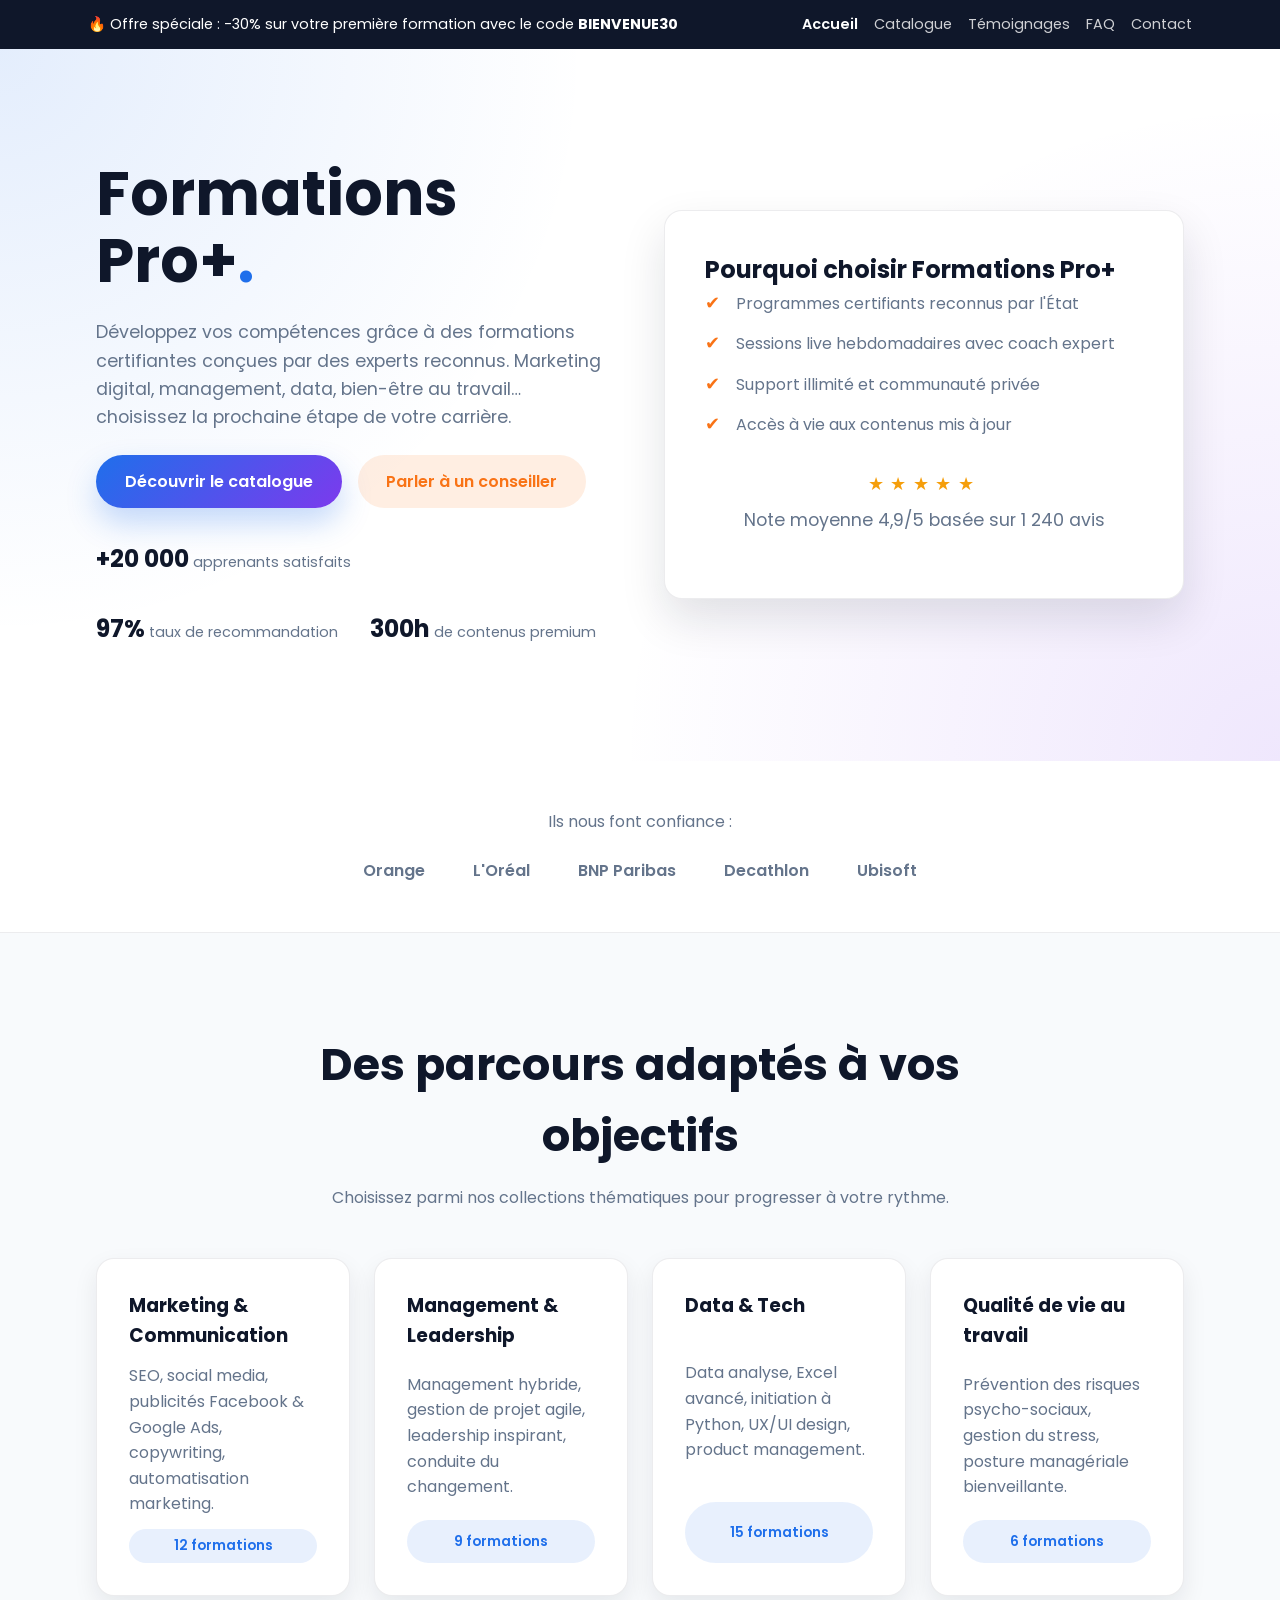
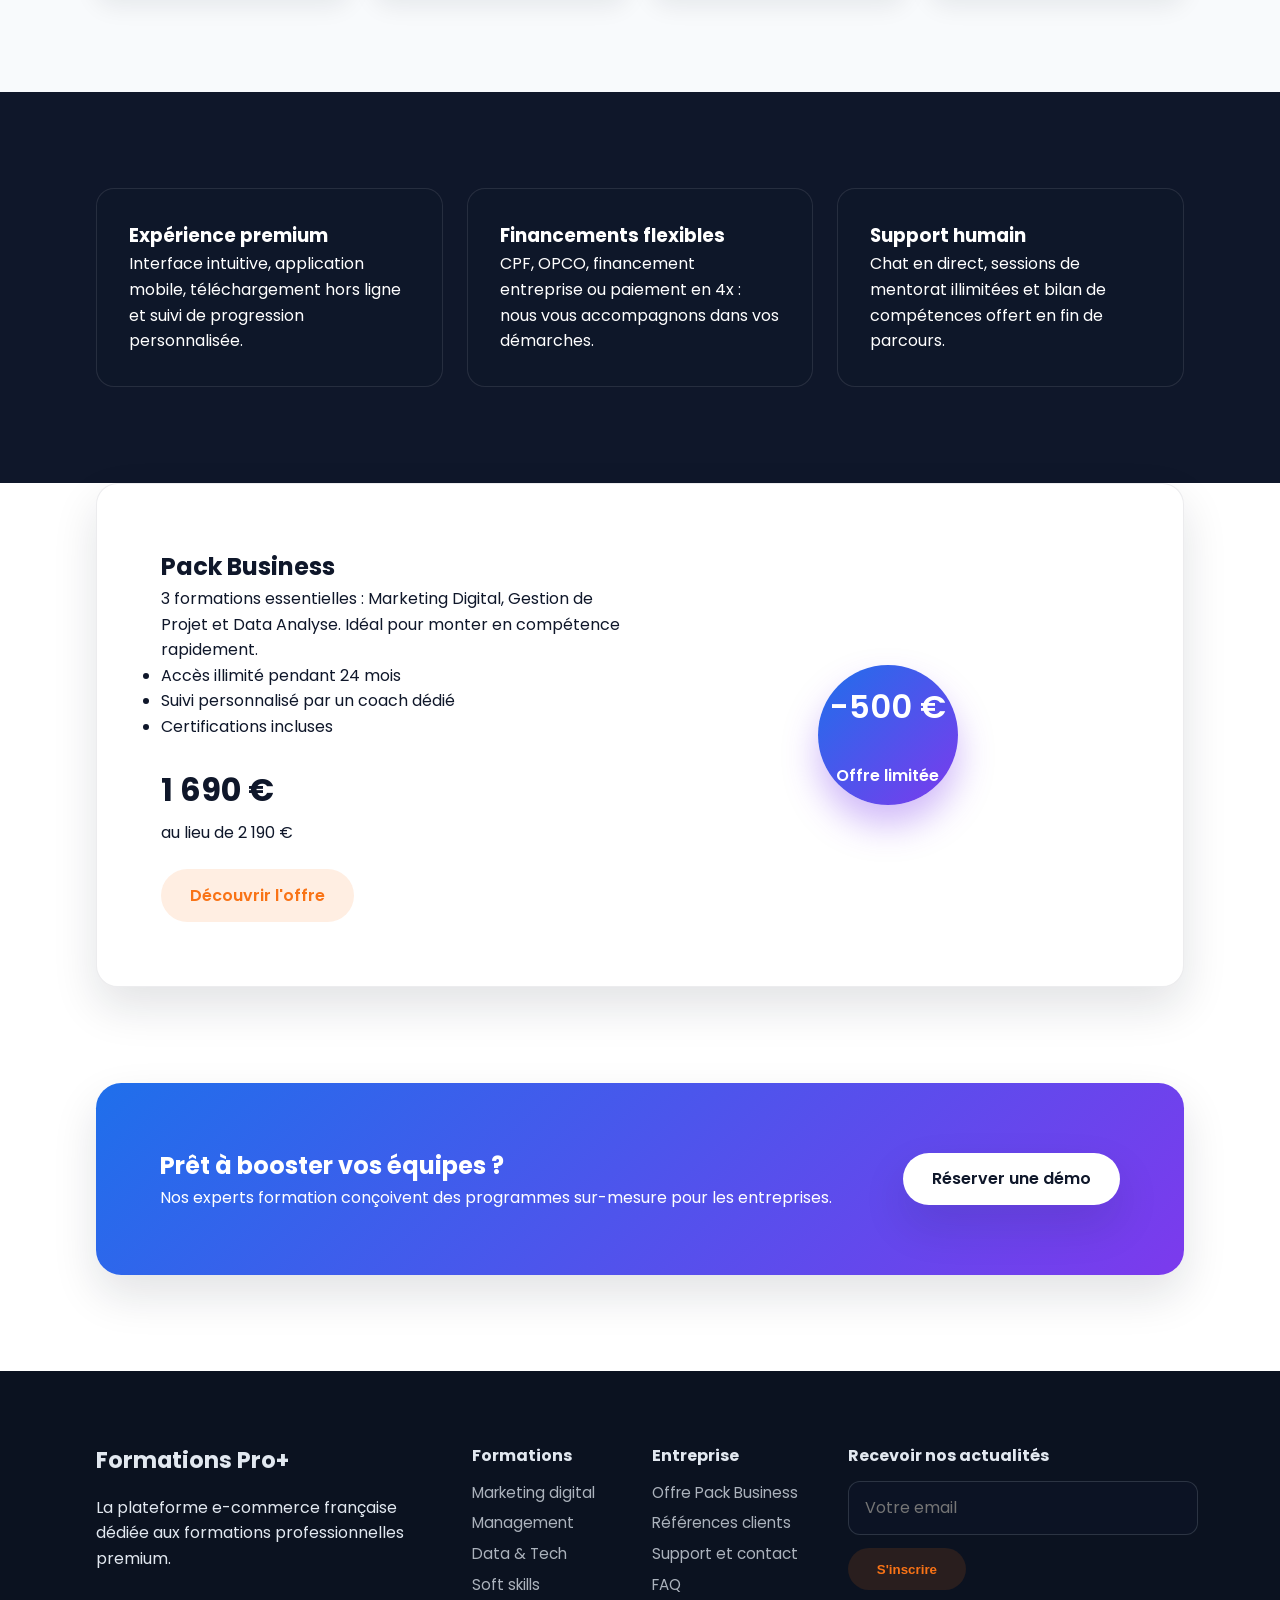
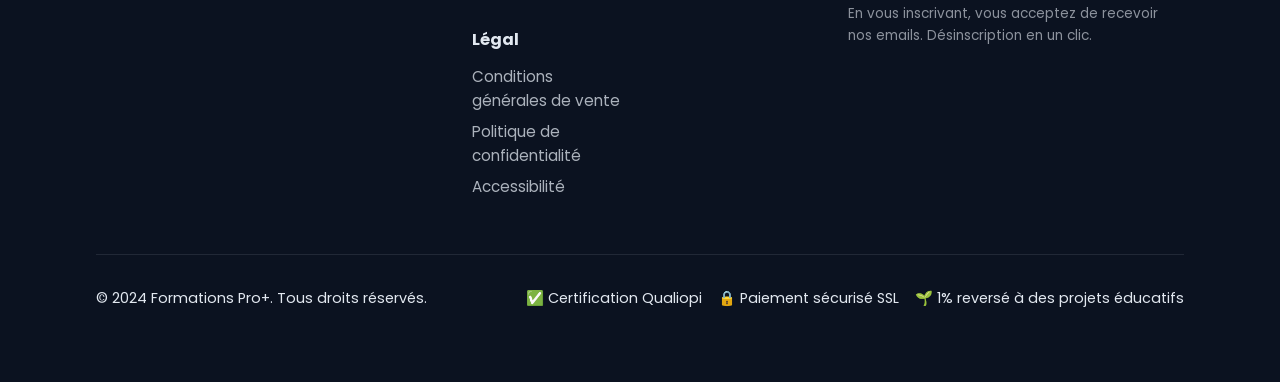
==== index.html @ 52dc563b "feat: split storefront into multi page experience" ====
<!DOCTYPE html>
<html lang="fr">
<head>
    <meta charset="UTF-8">
    <meta name="viewport" content="width=device-width, initial-scale=1.0">
    <title>Formations Pro+ - Formations professionnelles en ligne</title>
    <link rel="preconnect" href="https://fonts.googleapis.com">
    <link rel="preconnect" href="https://fonts.gstatic.com" crossorigin>
    <link href="https://fonts.googleapis.com/css2?family=Poppins:wght@300;400;500;600;700&display=swap" rel="stylesheet">
    <link rel="stylesheet" href="assets/css/styles.css">
</head>
<body>
    <header class="topbar">
        <div class="topbar__wrapper">
            <span>🔥 Offre spéciale : -30% sur votre première formation avec le code <strong>BIENVENUE30</strong></span>
            <nav class="topbar__links" aria-label="Navigation principale">
                <a href="index.html" aria-current="page">Accueil</a>
                <a href="catalogue.html">Catalogue</a>
                <a href="temoignages.html">Témoignages</a>
                <a href="faq.html">FAQ</a>
                <a href="contact.html">Contact</a>
            </nav>
        </div>
    </header>

    <header class="hero" id="accueil">
        <div class="hero__content">
            <div class="hero__text">
                <h1>Formations Pro+<span>.</span></h1>
                <p>Développez vos compétences grâce à des formations certifiantes conçues par des experts reconnus. Marketing digital, management, data, bien-être au travail… choisissez la prochaine étape de votre carrière.</p>
                <div class="hero__cta">
                    <a class="btn btn--primary" href="catalogue.html">Découvrir le catalogue</a>
                    <a class="btn btn--secondary" href="contact.html">Parler à un conseiller</a>
                </div>
                <div class="hero__stats">
                    <div>
                        <strong>+20 000</strong>
                        <span>apprenants satisfaits</span>
                    </div>
                    <div>
                        <strong>97%</strong>
                        <span>taux de recommandation</span>
                    </div>
                    <div>
                        <strong>300h</strong>
                        <span>de contenus premium</span>
                    </div>
                </div>
            </div>
            <div class="hero__card">
                <h2>Pourquoi choisir Formations Pro+</h2>
                <ul>
                    <li><span>✔</span> Programmes certifiants reconnus par l'État</li>
                    <li><span>✔</span> Sessions live hebdomadaires avec coach expert</li>
                    <li><span>✔</span> Support illimité et communauté privée</li>
                    <li><span>✔</span> Accès à vie aux contenus mis à jour</li>
                </ul>
                <div class="hero__rating">
                    <div class="stars" aria-hidden="true">★★★★★</div>
                    <p>Note moyenne 4,9/5 basée sur 1 240 avis</p>
                </div>
            </div>
        </div>
    </header>

    <main>
        <section class="trusted">
            <p>Ils nous font confiance :</p>
            <div class="trusted__logos">
                <span>Orange</span>
                <span>L'Oréal</span>
                <span>BNP Paribas</span>
                <span>Decathlon</span>
                <span>Ubisoft</span>
            </div>
        </section>

        <section class="highlights">
            <div class="section-title">
                <h2>Des parcours adaptés à vos objectifs</h2>
                <p>Choisissez parmi nos collections thématiques pour progresser à votre rythme.</p>
            </div>
            <div class="highlight-grid">
                <article class="highlight-card">
                    <h3>Marketing &amp; Communication</h3>
                    <p>SEO, social media, publicités Facebook &amp; Google Ads, copywriting, automatisation marketing.</p>
                    <span class="badge">12 formations</span>
                </article>
                <article class="highlight-card">
                    <h3>Management &amp; Leadership</h3>
                    <p>Management hybride, gestion de projet agile, leadership inspirant, conduite du changement.</p>
                    <span class="badge">9 formations</span>
                </article>
                <article class="highlight-card">
                    <h3>Data &amp; Tech</h3>
                    <p>Data analyse, Excel avancé, initiation à Python, UX/UI design, product management.</p>
                    <span class="badge">15 formations</span>
                </article>
                <article class="highlight-card">
                    <h3>Qualité de vie au travail</h3>
                    <p>Prévention des risques psycho-sociaux, gestion du stress, posture managériale bienveillante.</p>
                    <span class="badge">6 formations</span>
                </article>
            </div>
        </section>

        <section class="features">
            <div class="feature">
                <h3>Expérience premium</h3>
                <p>Interface intuitive, application mobile, téléchargement hors ligne et suivi de progression personnalisée.</p>
            </div>
            <div class="feature">
                <h3>Financements flexibles</h3>
                <p>CPF, OPCO, financement entreprise ou paiement en 4x : nous vous accompagnons dans vos démarches.</p>
            </div>
            <div class="feature">
                <h3>Support humain</h3>
                <p>Chat en direct, sessions de mentorat illimitées et bilan de compétences offert en fin de parcours.</p>
            </div>
        </section>

        <section class="bundle" id="offre">
            <div class="bundle__content">
                <h2>Pack Business</h2>
                <p>3 formations essentielles : Marketing Digital, Gestion de Projet et Data Analyse. Idéal pour monter en compétence rapidement.</p>
                <ul>
                    <li>Accès illimité pendant 24 mois</li>
                    <li>Suivi personnalisé par un coach dédié</li>
                    <li>Certifications incluses</li>
                </ul>
                <div class="bundle__price">
                    <strong>1 690 €</strong>
                    <span>au lieu de 2 190 €</span>
                </div>
                <a class="btn btn--secondary" href="catalogue.html#offre">Découvrir l'offre</a>
            </div>
            <div class="bundle__badge">
                <span>-500 €</span>
                <p>Offre limitée</p>
            </div>
        </section>

        <section class="cta">
            <div class="cta__text">
                <h2>Prêt à booster vos équipes ?</h2>
                <p>Nos experts formation conçoivent des programmes sur-mesure pour les entreprises.</p>
            </div>
            <a class="btn btn--light" href="contact.html">Réserver une démo</a>
        </section>
    </main>

    <footer class="footer">
        <div class="footer__top">
            <div>
                <h3>Formations Pro+</h3>
                <p>La plateforme e-commerce française dédiée aux formations professionnelles premium.</p>
            </div>
            <nav class="footer__nav">
                <div>
                    <h4>Formations</h4>
                    <a href="catalogue.html#catalogue">Marketing digital</a>
                    <a href="catalogue.html#catalogue">Management</a>
                    <a href="catalogue.html#catalogue">Data &amp; Tech</a>
                    <a href="catalogue.html#catalogue">Soft skills</a>
                </div>
                <div>
                    <h4>Entreprise</h4>
                    <a href="catalogue.html#offre">Offre Pack Business</a>
                    <a href="temoignages.html#temoignages">Références clients</a>
                    <a href="contact.html#contact">Support et contact</a>
                    <a href="faq.html#faq">FAQ</a>
                </div>
                <div>
                    <h4>Légal</h4>
                    <a href="#">Conditions générales de vente</a>
                    <a href="#">Politique de confidentialité</a>
                    <a href="#">Accessibilité</a>
                </div>
            </nav>
            <div class="footer__newsletter">
                <h4>Recevoir nos actualités</h4>
                <form class="newsletter__form">
                    <input type="email" placeholder="Votre email" aria-label="Email newsletter" required>
                    <button type="submit" class="btn btn--secondary">S'inscrire</button>
                </form>
                <p class="newsletter__note">En vous inscrivant, vous acceptez de recevoir nos emails. Désinscription en un clic.</p>
            </div>
        </div>
        <div class="footer__bottom">
            <p>© 2024 Formations Pro+. Tous droits réservés.</p>
            <div class="footer__badges">
                <span>✅ Certification Qualiopi</span>
                <span>🔒 Paiement sécurisé SSL</span>
                <span>🌱 1% reversé à des projets éducatifs</span>
            </div>
        </div>
    </footer>

    <script src="assets/js/main.js"></script>
</body>
</html>
---- assets/css/styles.css ----
:root {
    --primary: #1f6feb;
    --secondary: #f97316;
    --dark: #0f172a;
    --light: #f8fafc;
    --muted: #64748b;
    --border: rgba(15, 23, 42, 0.08);
    --radius: 18px;
    --shadow: 0 20px 45px rgba(15, 23, 42, 0.12);
    --gradient: linear-gradient(135deg, #1f6feb, #7c3aed);
    font-size: 16px;
}

* {
    margin: 0;
    padding: 0;
    box-sizing: border-box;
}

body {
    font-family: 'Poppins', sans-serif;
    color: var(--dark);
    background: #fff;
    line-height: 1.6;
    min-height: 100vh;
}

a {
    color: inherit;
    text-decoration: none;
}

img {
    max-width: 100%;
    display: block;
}

section {
    padding: clamp(4rem, 8vw, 6rem) clamp(1.5rem, 8vw, 6rem);
}

.topbar {
    background: var(--dark);
    color: #fff;
    font-size: 0.9rem;
}

.topbar__wrapper {
    max-width: 1200px;
    margin: 0 auto;
    padding: 0.8rem clamp(1.5rem, 5vw, 3rem);
    display: flex;
    gap: 1.5rem;
    justify-content: space-between;
    align-items: center;
}

.topbar__links {
    display: flex;
    gap: 1rem;
}

.topbar__links a {
    opacity: 0.8;
    transition: opacity 0.2s ease;
}

.topbar__links a[aria-current="page"] {
    opacity: 1;
    font-weight: 600;
}

.topbar__links a:hover,
.topbar__links a:focus {
    opacity: 1;
}

.page-hero {
    background: radial-gradient(circle at top right, rgba(31, 111, 235, 0.08), transparent 45%),
                radial-gradient(circle at bottom left, rgba(249, 115, 22, 0.08), transparent 40%);
    padding: clamp(3.5rem, 8vw, 5rem) clamp(1.5rem, 8vw, 6rem);
}

.page-hero__content {
    max-width: 960px;
    margin: 0 auto;
    text-align: center;
    display: grid;
    gap: 1.5rem;
}

.page-hero__title {
    font-size: clamp(2.2rem, 5vw, 3rem);
}

.page-hero__lead {
    font-size: 1.1rem;
    color: var(--muted);
}

.page-hero__actions {
    display: flex;
    gap: 1rem;
    justify-content: center;
    flex-wrap: wrap;
}

.hero {
    background: radial-gradient(circle at top left, rgba(31, 111, 235, 0.12), transparent 40%),
                radial-gradient(circle at bottom right, rgba(124, 58, 237, 0.12), transparent 45%);
    padding: clamp(4rem, 9vw, 7rem) clamp(1.5rem, 8vw, 6rem);
}

.hero__content {
    max-width: 1200px;
    margin: 0 auto;
    display: grid;
    grid-template-columns: repeat(auto-fit, minmax(280px, 1fr));
    gap: 3rem;
    align-items: center;
}

.hero h1 {
    font-size: clamp(2.5rem, 6vw, 3.8rem);
    line-height: 1.1;
    margin-bottom: 1.5rem;
}

.hero h1 span {
    color: var(--primary);
}

.hero p {
    font-size: 1.1rem;
    color: var(--muted);
    margin-bottom: 1.5rem;
}

.hero__cta {
    display: flex;
    gap: 1rem;
    flex-wrap: wrap;
    margin-bottom: 2rem;
}

.btn {
    display: inline-flex;
    align-items: center;
    justify-content: center;
    font-weight: 600;
    border-radius: 999px;
    padding: 0.85rem 1.8rem;
    border: none;
    cursor: pointer;
    transition: transform 0.2s ease, box-shadow 0.2s ease;
}

.btn:focus-visible {
    outline: 2px solid var(--dark);
    outline-offset: 2px;
}

.btn--primary {
    background: var(--gradient);
    color: #fff;
    box-shadow: 0 15px 30px rgba(31, 111, 235, 0.25);
}

.btn--primary:hover {
    transform: translateY(-2px);
}

.btn--secondary {
    background: rgba(249, 115, 22, 0.12);
    color: var(--secondary);
}

.btn--secondary:hover {
    transform: translateY(-2px);
}

.btn--light {
    background: #fff;
    color: var(--dark);
    box-shadow: var(--shadow);
}

.hero__stats {
    display: flex;
    gap: 2rem;
    flex-wrap: wrap;
    color: var(--muted);
    font-size: 0.9rem;
}

.hero__stats strong {
    font-size: 1.5rem;
    color: var(--dark);
}

.hero__card {
    background: #fff;
    border-radius: var(--radius);
    padding: 2.5rem;
    box-shadow: var(--shadow);
    border: 1px solid var(--border);
}

.hero__card ul {
    list-style: none;
    display: grid;
    gap: 0.75rem;
    color: var(--muted);
}

.hero__card li span {
    color: var(--secondary);
    margin-right: 0.75rem;
    font-size: 1.1rem;
}

.hero__rating {
    margin-top: 2rem;
    text-align: center;
}

.hero__rating .stars {
    letter-spacing: 0.4rem;
    font-size: 1.1rem;
    color: #f59e0b;
}

.hero__rating p {
    color: var(--muted);
    margin-top: 0.5rem;
}

.trusted {
    text-align: center;
    background: #fff;
    padding: 3rem clamp(2rem, 8vw, 6rem);
    border-bottom: 1px solid var(--border);
    color: var(--muted);
}

.trusted__logos {
    display: flex;
    gap: clamp(1rem, 4vw, 3rem);
    justify-content: center;
    flex-wrap: wrap;
    margin-top: 1.5rem;
    font-weight: 600;
}

.section-title {
    text-align: center;
    max-width: 700px;
    margin: 0 auto 3rem;
}

.section-title h2 {
    font-size: clamp(2rem, 5vw, 2.8rem);
    margin-bottom: 0.8rem;
}

.section-title p {
    color: var(--muted);
}

.highlights {
    background: var(--light);
}

.highlight-grid {
    display: grid;
    gap: 1.5rem;
    grid-template-columns: repeat(auto-fit, minmax(220px, 1fr));
}

.highlight-card {
    background: #fff;
    border-radius: var(--radius);
    padding: 2rem;
    border: 1px solid var(--border);
    box-shadow: 0 10px 25px rgba(15, 23, 42, 0.08);
    display: grid;
    gap: 0.75rem;
}

.highlight-card p {
    color: var(--muted);
}

.badge {
    display: inline-flex;
    align-items: center;
    justify-content: center;
    background: rgba(31, 111, 235, 0.1);
    color: var(--primary);
    border-radius: 999px;
    font-weight: 600;
    font-size: 0.85rem;
    padding: 0.4rem 0.9rem;
}

.catalogue__grid {
    display: grid;
    gap: 2rem;
    grid-template-columns: repeat(auto-fit, minmax(250px, 1fr));
}

.product-card {
    background: #fff;
    border-radius: var(--radius);
    padding: 2.3rem;
    border: 1px solid var(--border);
    box-shadow: 0 12px 30px rgba(15, 23, 42, 0.08);
    display: grid;
    gap: 1rem;
}

.product-card__tag {
    background: rgba(249, 115, 22, 0.12);
    color: var(--secondary);
    padding: 0.3rem 0.75rem;
    border-radius: 999px;
    font-size: 0.8rem;
    justify-self: flex-start;
}

.product-card p {
    color: var(--muted);
}

.product-card__price {
    font-size: 1.5rem;
    font-weight: 700;
    color: var(--dark);
}

.product-card__price span {
    font-size: 1rem;
    color: var(--muted);
    text-decoration: line-through;
    margin-left: 0.75rem;
}

.product-card ul {
    list-style: none;
    display: grid;
    gap: 0.5rem;
    color: var(--muted);
}

.features {
    display: grid;
    grid-template-columns: repeat(auto-fit, minmax(220px, 1fr));
    gap: 1.5rem;
    background: var(--dark);
    color: #fff;
}

.feature {
    padding: 2rem;
    border-radius: var(--radius);
    background: rgba(15, 23, 42, 0.35);
    border: 1px solid rgba(255, 255, 255, 0.1);
}

.bundle {
    background: #fff;
    margin: 0 clamp(1.5rem, 8vw, 6rem);
    border-radius: calc(var(--radius) * 1.2);
    padding: clamp(2rem, 5vw, 4rem);
    box-shadow: var(--shadow);
    border: 1px solid var(--border);
    position: relative;
    display: grid;
    grid-template-columns: repeat(auto-fit, minmax(240px, 1fr));
    gap: 2rem;
    align-items: center;
}

.bundle__badge {
    justify-self: center;
    background: var(--gradient);
    color: #fff;
    border-radius: 50%;
    width: 140px;
    height: 140px;
    display: grid;
    place-items: center;
    text-align: center;
    font-weight: 600;
    box-shadow: 0 20px 35px rgba(124, 58, 237, 0.35);
}

.bundle__badge span {
    font-size: 2rem;
}

.bundle__price {
    display: flex;
    flex-direction: column;
    gap: 0.3rem;
    margin: 1.5rem 0;
}

.bundle__price strong {
    font-size: 2rem;
}

.testimonials {
    background: var(--light);
}

.testimonials__grid {
    display: grid;
    gap: 1.5rem;
    grid-template-columns: repeat(auto-fit, minmax(260px, 1fr));
}

.testimonial {
    background: #fff;
    border-radius: var(--radius);
    padding: 2rem;
    border: 1px solid var(--border);
    box-shadow: 0 10px 30px rgba(15, 23, 42, 0.08);
    display: grid;
    gap: 1.2rem;
}

.testimonial blockquote {
    font-style: italic;
    color: var(--dark);
}

.testimonial span {
    color: var(--muted);
    font-size: 0.95rem;
}

.cta {
    background: var(--gradient);
    color: #fff;
    margin: clamp(2rem, 8vw, 6rem);
    border-radius: calc(var(--radius) * 1.4);
    padding: clamp(2rem, 5vw, 4rem);
    display: flex;
    flex-wrap: wrap;
    gap: 2rem;
    align-items: center;
    justify-content: space-between;
    box-shadow: var(--shadow);
}

.faq {
    background: #fff;
}

.faq__list {
    max-width: 820px;
    margin: 0 auto;
    display: grid;
    gap: 1rem;
}

.faq__item {
    border: 1px solid var(--border);
    border-radius: var(--radius);
    overflow: hidden;
    background: var(--light);
}

.faq__question {
    width: 100%;
    text-align: left;
    padding: 1.2rem 1.5rem;
    font-size: 1rem;
    font-weight: 600;
    background: #fff;
    border: none;
    cursor: pointer;
    display: flex;
    justify-content: space-between;
    align-items: center;
}

.faq__question::after {
    content: '+';
    font-size: 1.4rem;
    transition: transform 0.2s ease;
}

.faq__question[aria-expanded="true"]::after {
    transform: rotate(45deg);
}

.faq__answer {
    padding: 0 1.5rem 1.5rem;
    color: var(--muted);
}

.contact {
    background: var(--light);
}

.contact__content {
    max-width: 1100px;
    margin: 0 auto;
    display: grid;
    gap: 2.5rem;
    grid-template-columns: repeat(auto-fit, minmax(280px, 1fr));
    align-items: start;
}

.contact__infos {
    list-style: none;
    display: grid;
    gap: 0.75rem;
    color: var(--muted);
    margin-top: 1.2rem;
}

.contact__form {
    background: #fff;
    border-radius: var(--radius);
    padding: 2rem;
    border: 1px solid var(--border);
    box-shadow: 0 15px 30px rgba(15, 23, 42, 0.08);
    display: grid;
    gap: 1rem;
}

.form__group {
    display: grid;
    gap: 0.4rem;
}

input,
textarea {
    border: 1px solid rgba(15, 23, 42, 0.12);
    border-radius: 12px;
    padding: 0.85rem 1rem;
    font: inherit;
    transition: border-color 0.2s ease, box-shadow 0.2s ease;
}

input:focus,
textarea:focus {
    outline: none;
    border-color: var(--primary);
    box-shadow: 0 0 0 4px rgba(31, 111, 235, 0.15);
}

.footer {
    background: #0b1220;
    color: #e2e8f0;
    padding: clamp(3rem, 7vw, 4.5rem) clamp(1.5rem, 8vw, 6rem);
}

.footer__top {
    display: grid;
    grid-template-columns: repeat(auto-fit, minmax(220px, 1fr));
    gap: 2.5rem;
    margin-bottom: 3rem;
}

.footer h3 {
    font-size: 1.4rem;
    margin-bottom: 1rem;
}

.footer__nav {
    display: grid;
    grid-template-columns: repeat(auto-fit, minmax(140px, 1fr));
    gap: 1.5rem;
}

.footer__nav h4,
.footer__newsletter h4 {
    font-size: 1rem;
    margin-bottom: 0.75rem;
}

.footer__nav a {
    display: block;
    color: rgba(226, 232, 240, 0.75);
    margin-bottom: 0.4rem;
    font-size: 0.95rem;
}

.footer__nav a:hover {
    color: #fff;
}

.newsletter__form {
    display: flex;
    gap: 0.8rem;
    flex-wrap: wrap;
}

.newsletter__form input {
    flex: 1 1 220px;
    background: rgba(15, 23, 42, 0.45);
    color: #fff;
    border: 1px solid rgba(226, 232, 240, 0.15);
}

.newsletter__note {
    color: rgba(226, 232, 240, 0.6);
    font-size: 0.85rem;
    margin-top: 0.8rem;
}

.footer__bottom {
    border-top: 1px solid rgba(226, 232, 240, 0.1);
    padding-top: 2rem;
    display: flex;
    flex-wrap: wrap;
    gap: 1rem;
    justify-content: space-between;
    align-items: center;
    font-size: 0.9rem;
}

.footer__badges {
    display: flex;
    gap: 1rem;
    flex-wrap: wrap;
}

.cart {
    position: fixed;
    bottom: 2rem;
    right: 2rem;
    display: flex;
    flex-direction: column;
    align-items: flex-end;
    gap: 1rem;
    z-index: 999;
}

.cart__toggle {
    background: var(--gradient);
    color: #fff;
    border: none;
    border-radius: 999px;
    padding: 0.75rem 1.2rem;
    display: inline-flex;
    align-items: center;
    gap: 0.6rem;
    cursor: pointer;
    box-shadow: var(--shadow);
    font-weight: 600;
}

.cart__panel {
    background: #fff;
    border-radius: calc(var(--radius) * 0.9);
    padding: 2rem;
    width: clamp(260px, 25vw, 360px);
    box-shadow: var(--shadow);
    border: 1px solid var(--border);
}

.cart__items {
    list-style: none;
    display: grid;
    gap: 0.8rem;
    margin: 1rem 0 1.5rem;
}

.cart__item {
    display: flex;
    justify-content: space-between;
    align-items: center;
    padding: 0.75rem 1rem;
    border-radius: 12px;
    background: var(--light);
}

.cart__item span:last-child {
    font-weight: 600;
}

.cart__total {
    display: flex;
    justify-content: space-between;
    align-items: center;
    font-size: 1.1rem;
    margin-bottom: 1.5rem;
}

.cart__checkout {
    width: 100%;
}

.cart__note {
    color: var(--muted);
    font-size: 0.85rem;
    margin-top: 1rem;
}

@media (max-width: 768px) {
    .hero__stats {
        gap: 1.5rem;
    }

    .bundle {
        margin: 0 1.5rem;
    }

    .cta {
        margin: 2rem 1.5rem;
    }

    .cart {
        right: 1rem;
        bottom: 1rem;
    }
}

@media (prefers-reduced-motion: reduce) {
    *,
    *::before,
    *::after {
        animation-duration: 0.01ms !important;
        animation-iteration-count: 1 !important;
        transition-duration: 0.01ms !important;
        scroll-behavior: auto !important;
    }
}

.form__confirmation {
    background: rgba(31, 111, 235, 0.08);
    color: var(--primary);
    padding: 0.75rem 1rem;
    border-radius: 12px;
    font-weight: 500;
}

.cart__remove {
    background: transparent;
    border: none;
    color: var(--muted);
    cursor: pointer;
    font-size: 1rem;
    margin-left: 0.75rem;
    transition: color 0.2s ease;
}

.cart__remove:hover {
    color: #ef4444;
}
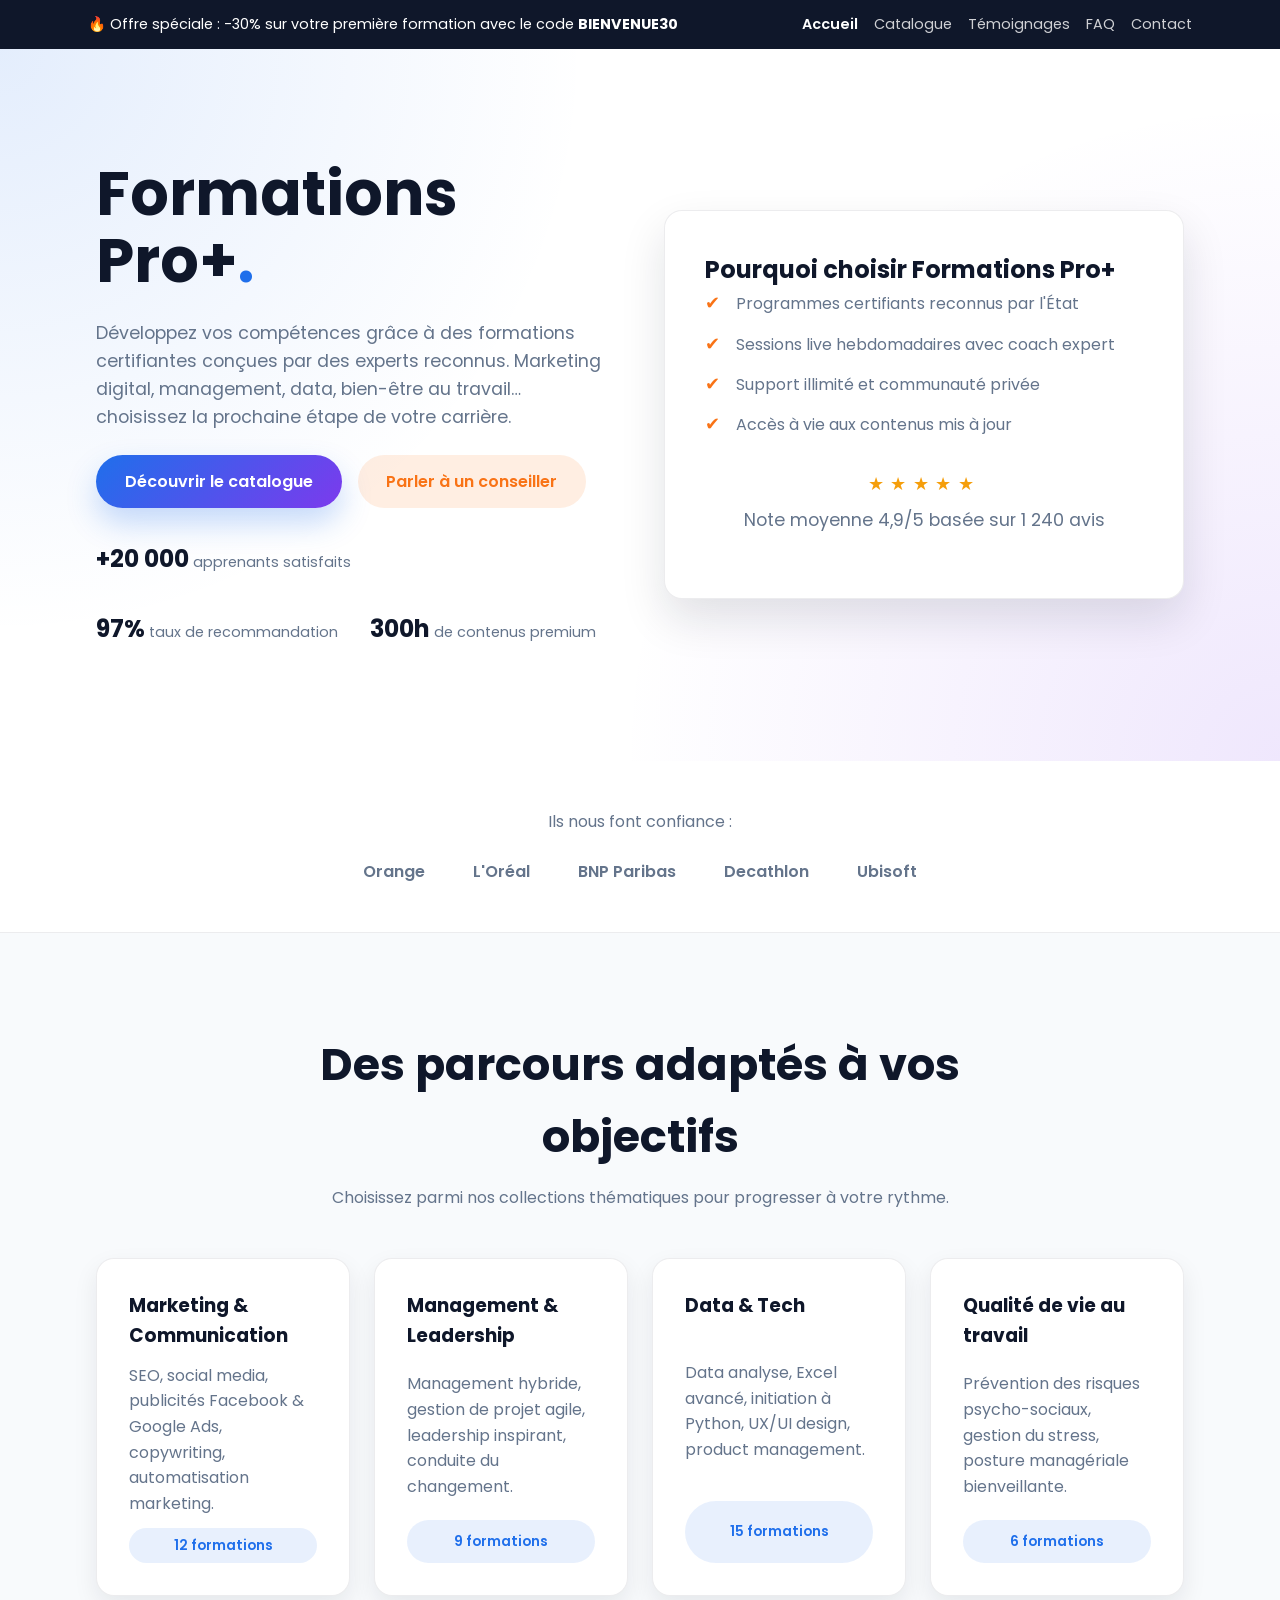
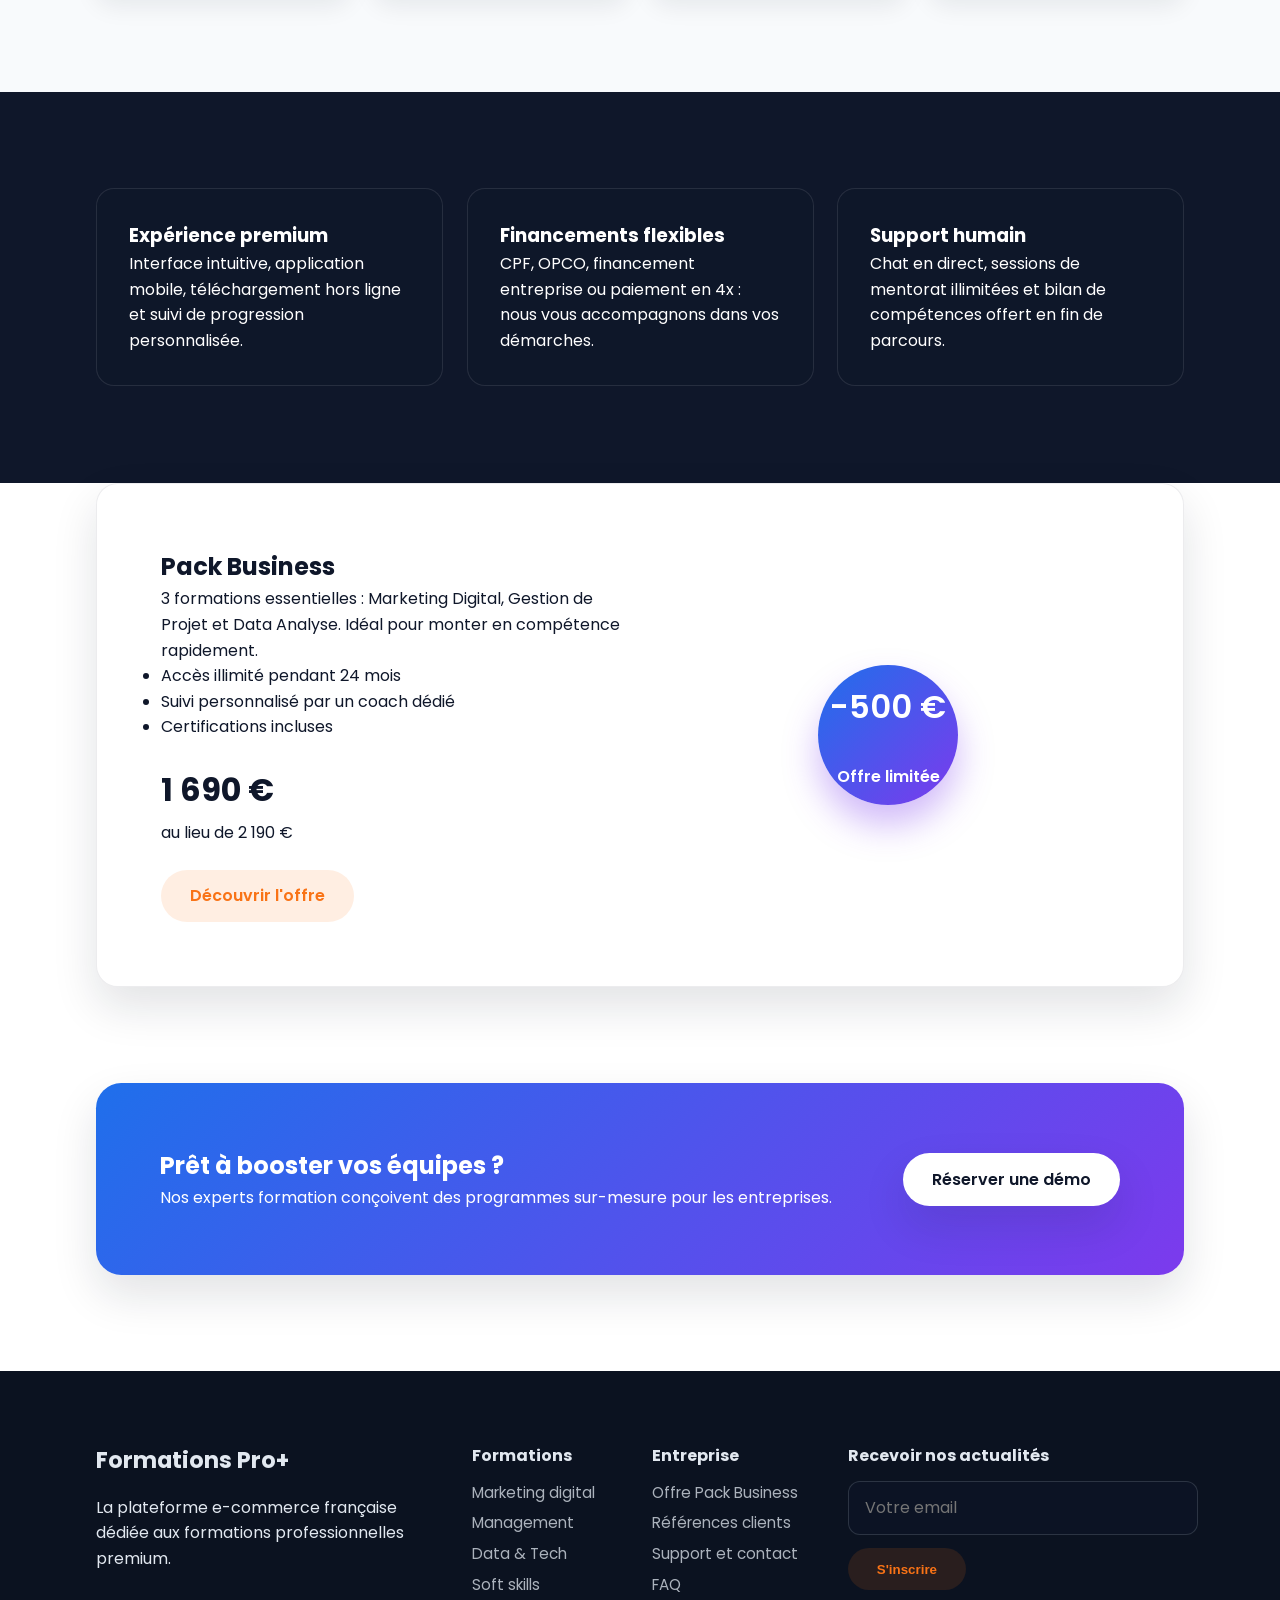
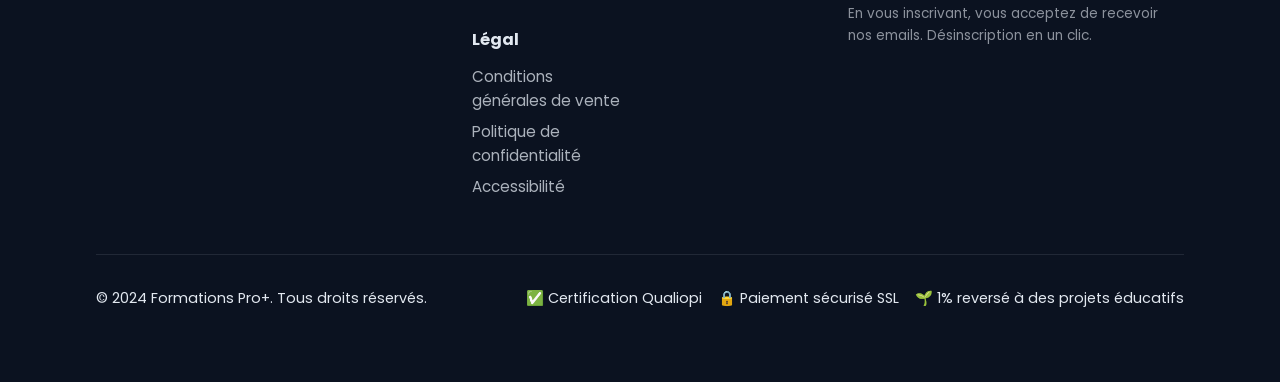
==== commit 82be0e03: "feat: add motion animations to storefront" ====
--- a/index.html
+++ b/index.html
@@ -25,7 +25,7 @@
 
     <header class="hero" id="accueil">
         <div class="hero__content">
-            <div class="hero__text">
+            <div class="hero__text" data-animate="slide-right">
                 <h1>Formations Pro+<span>.</span></h1>
                 <p>Développez vos compétences grâce à des formations certifiantes conçues par des experts reconnus. Marketing digital, management, data, bien-être au travail… choisissez la prochaine étape de votre carrière.</p>
                 <div class="hero__cta">
@@ -33,21 +33,21 @@
                     <a class="btn btn--secondary" href="contact.html">Parler à un conseiller</a>
                 </div>
                 <div class="hero__stats">
-                    <div>
+                    <div data-animate="float" data-animate-delay="0s">
                         <strong>+20 000</strong>
                         <span>apprenants satisfaits</span>
                     </div>
-                    <div>
+                    <div data-animate="float" data-animate-delay="0.12s">
                         <strong>97%</strong>
                         <span>taux de recommandation</span>
                     </div>
-                    <div>
+                    <div data-animate="float" data-animate-delay="0.24s">
                         <strong>300h</strong>
                         <span>de contenus premium</span>
                     </div>
                 </div>
             </div>
-            <div class="hero__card">
+            <div class="hero__card" data-animate="slide-left" data-tilt>
                 <h2>Pourquoi choisir Formations Pro+</h2>
                 <ul>
                     <li><span>✔</span> Programmes certifiants reconnus par l'État</li>
@@ -64,7 +64,7 @@
     </header>
 
     <main>
-        <section class="trusted">
+        <section class="trusted" data-animate="fade">
             <p>Ils nous font confiance :</p>
             <div class="trusted__logos">
                 <span>Orange</span>
@@ -76,27 +76,27 @@
         </section>
 
         <section class="highlights">
-            <div class="section-title">
+            <div class="section-title" data-animate="fade">
                 <h2>Des parcours adaptés à vos objectifs</h2>
                 <p>Choisissez parmi nos collections thématiques pour progresser à votre rythme.</p>
             </div>
             <div class="highlight-grid">
-                <article class="highlight-card">
+                <article class="highlight-card" data-animate="scale" data-animate-delay="0s">
                     <h3>Marketing &amp; Communication</h3>
                     <p>SEO, social media, publicités Facebook &amp; Google Ads, copywriting, automatisation marketing.</p>
                     <span class="badge">12 formations</span>
                 </article>
-                <article class="highlight-card">
+                <article class="highlight-card" data-animate="scale" data-animate-delay="0.08s">
                     <h3>Management &amp; Leadership</h3>
                     <p>Management hybride, gestion de projet agile, leadership inspirant, conduite du changement.</p>
                     <span class="badge">9 formations</span>
                 </article>
-                <article class="highlight-card">
+                <article class="highlight-card" data-animate="scale" data-animate-delay="0.16s">
                     <h3>Data &amp; Tech</h3>
                     <p>Data analyse, Excel avancé, initiation à Python, UX/UI design, product management.</p>
                     <span class="badge">15 formations</span>
                 </article>
-                <article class="highlight-card">
+                <article class="highlight-card" data-animate="scale" data-animate-delay="0.24s">
                     <h3>Qualité de vie au travail</h3>
                     <p>Prévention des risques psycho-sociaux, gestion du stress, posture managériale bienveillante.</p>
                     <span class="badge">6 formations</span>
@@ -105,22 +105,22 @@
         </section>
 
         <section class="features">
-            <div class="feature">
+            <div class="feature" data-animate="fade" data-animate-delay="0s">
                 <h3>Expérience premium</h3>
                 <p>Interface intuitive, application mobile, téléchargement hors ligne et suivi de progression personnalisée.</p>
             </div>
-            <div class="feature">
+            <div class="feature" data-animate="fade" data-animate-delay="0.08s">
                 <h3>Financements flexibles</h3>
                 <p>CPF, OPCO, financement entreprise ou paiement en 4x : nous vous accompagnons dans vos démarches.</p>
             </div>
-            <div class="feature">
+            <div class="feature" data-animate="fade" data-animate-delay="0.16s">
                 <h3>Support humain</h3>
                 <p>Chat en direct, sessions de mentorat illimitées et bilan de compétences offert en fin de parcours.</p>
             </div>
         </section>
 
-        <section class="bundle" id="offre">
-            <div class="bundle__content">
+        <section class="bundle" id="offre" data-animate="fade">
+            <div class="bundle__content" data-animate="slide-right">
                 <h2>Pack Business</h2>
                 <p>3 formations essentielles : Marketing Digital, Gestion de Projet et Data Analyse. Idéal pour monter en compétence rapidement.</p>
                 <ul>
@@ -134,18 +134,18 @@
                 </div>
                 <a class="btn btn--secondary" href="catalogue.html#offre">Découvrir l'offre</a>
             </div>
-            <div class="bundle__badge">
+            <div class="bundle__badge" data-animate="float" data-animate-delay="0.2s">
                 <span>-500 €</span>
                 <p>Offre limitée</p>
             </div>
         </section>
 
-        <section class="cta">
-            <div class="cta__text">
+        <section class="cta" data-animate="fade">
+            <div class="cta__text" data-animate="slide-right">
                 <h2>Prêt à booster vos équipes ?</h2>
                 <p>Nos experts formation conçoivent des programmes sur-mesure pour les entreprises.</p>
             </div>
-            <a class="btn btn--light" href="contact.html">Réserver une démo</a>
+            <a class="btn btn--light" data-animate="slide-left" data-animate-delay="0.12s" href="contact.html">Réserver une démo</a>
         </section>
     </main>
 
--- a/assets/css/styles.css
+++ b/assets/css/styles.css
@@ -35,6 +35,72 @@
     display: block;
 }
 
+[data-animate] {
+    opacity: 0;
+    --animate-x: 0px;
+    --animate-y: 26px;
+    --animate-scale: 1;
+    --animate-rotate: 0deg;
+    --animate-delay: 0s;
+    transform: translate3d(var(--animate-x), var(--animate-y), 0) scale(var(--animate-scale)) rotate(var(--animate-rotate));
+    transition: opacity 0.6s ease, transform 0.8s cubic-bezier(0.16, 1, 0.3, 1);
+    transition-delay: var(--animate-delay);
+    will-change: opacity, transform;
+}
+
+[data-animate].is-visible {
+    opacity: 1;
+    --animate-x: 0px;
+    --animate-y: 0px;
+    --animate-scale: 1;
+    --animate-rotate: 0deg;
+    transform: translate3d(0, 0, 0) scale(1) rotate(0deg);
+}
+
+[data-animate="slide-left"] {
+    --animate-x: 36px;
+    --animate-y: 0px;
+}
+
+[data-animate="slide-right"] {
+    --animate-x: -36px;
+    --animate-y: 0px;
+}
+
+[data-animate="scale"] {
+    --animate-scale: 0.94;
+    --animate-y: 20px;
+}
+
+[data-animate="float"] {
+    --animate-y: 14px;
+}
+
+[data-animate="fade"] {
+    --animate-y: 18px;
+}
+
+@media (prefers-reduced-motion: reduce) {
+    [data-animate] {
+        opacity: 1 !important;
+        transform: none !important;
+        transition: none !important;
+    }
+}
+
+[data-tilt] {
+    --tiltX: 0deg;
+    --tiltY: 0deg;
+    transform: rotateX(var(--tiltX)) rotateY(var(--tiltY));
+    transition: transform 0.25s ease, box-shadow 0.25s ease;
+    transform-style: preserve-3d;
+    will-change: transform;
+}
+
+[data-tilt].is-tilting {
+    box-shadow: 0 30px 60px rgba(15, 23, 42, 0.18);
+}
+
 section {
     padding: clamp(4rem, 8vw, 6rem) clamp(1.5rem, 8vw, 6rem);
 }
@@ -118,6 +184,8 @@
     grid-template-columns: repeat(auto-fit, minmax(280px, 1fr));
     gap: 3rem;
     align-items: center;
+    perspective: 1200px;
+    position: relative;
 }
 
 .hero h1 {
@@ -204,6 +272,7 @@
     padding: 2.5rem;
     box-shadow: var(--shadow);
     border: 1px solid var(--border);
+    transform-style: preserve-3d;
 }
 
 .hero__card ul {
@@ -285,6 +354,7 @@
     box-shadow: 0 10px 25px rgba(15, 23, 42, 0.08);
     display: grid;
     gap: 0.75rem;
+    transform-style: preserve-3d;
 }
 
 .highlight-card p {
@@ -317,6 +387,7 @@
     box-shadow: 0 12px 30px rgba(15, 23, 42, 0.08);
     display: grid;
     gap: 1rem;
+    transform-style: preserve-3d;
 }
 
 .product-card__tag {
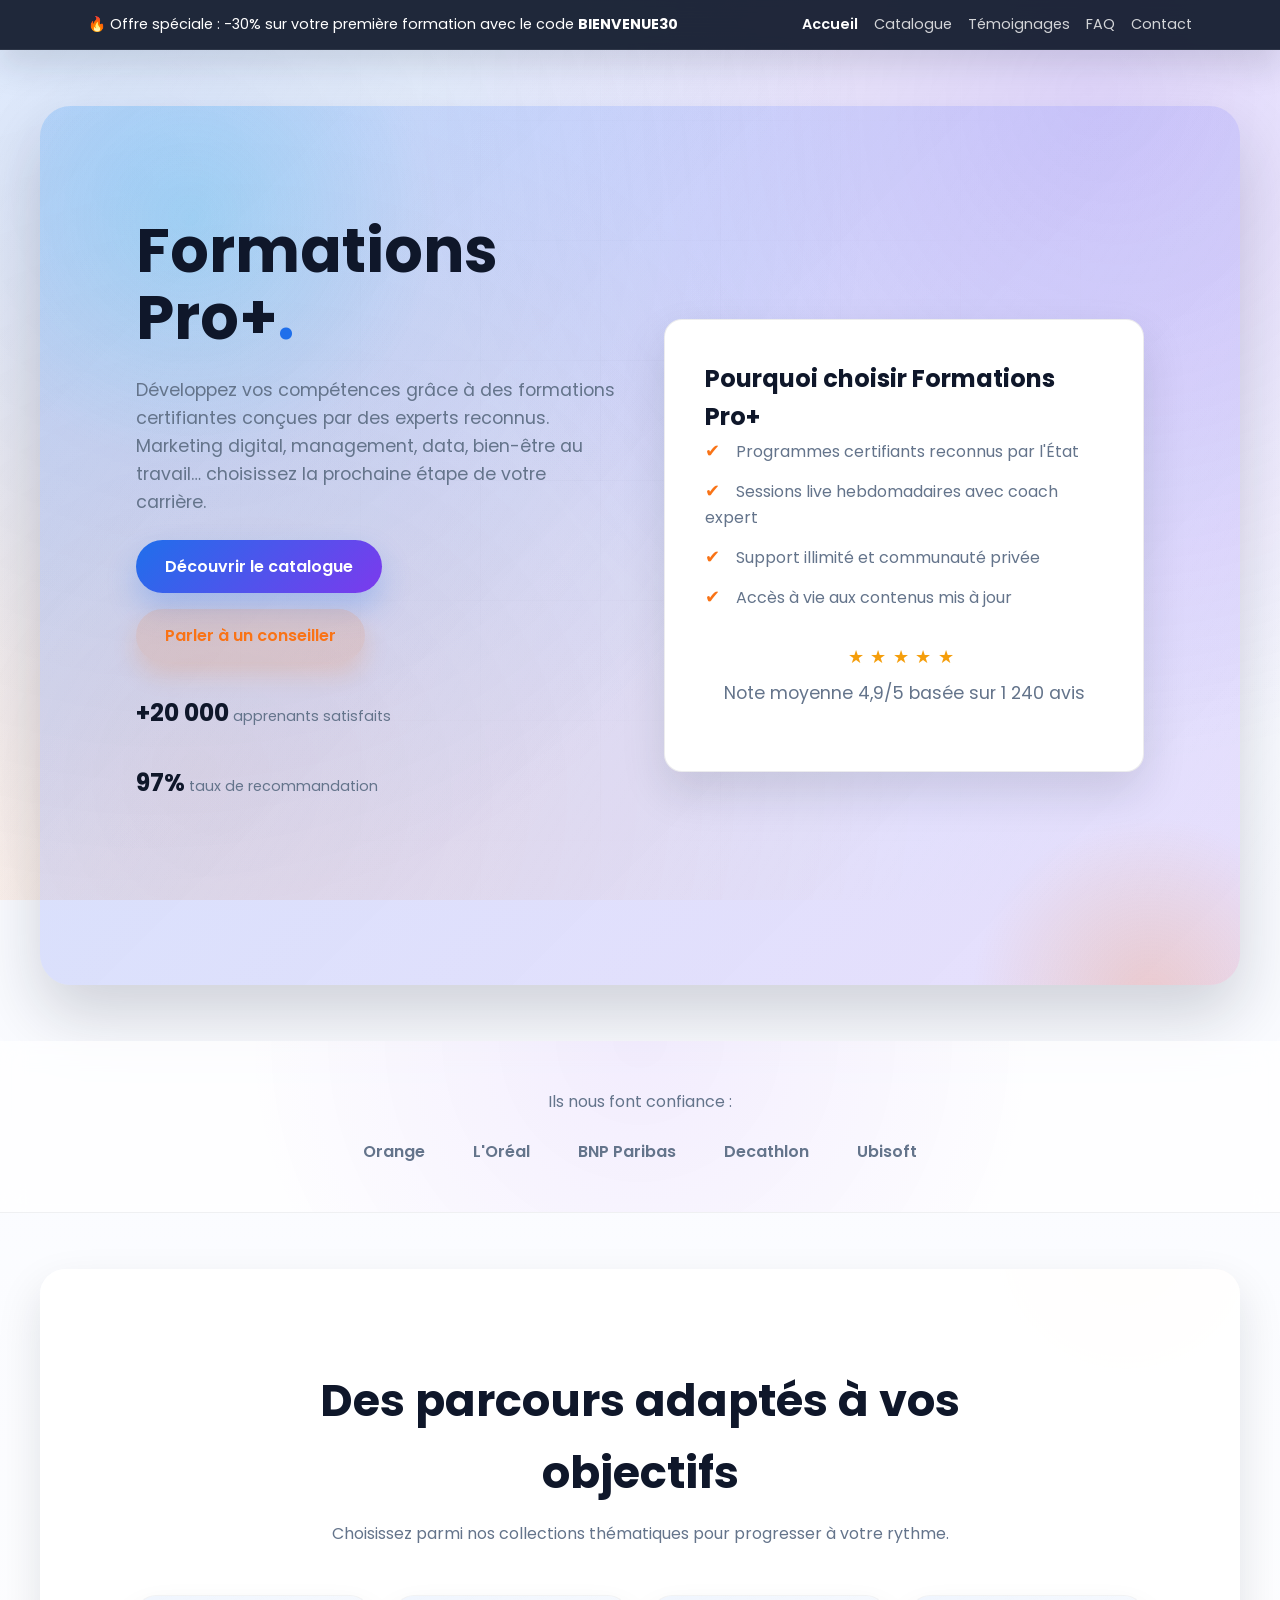
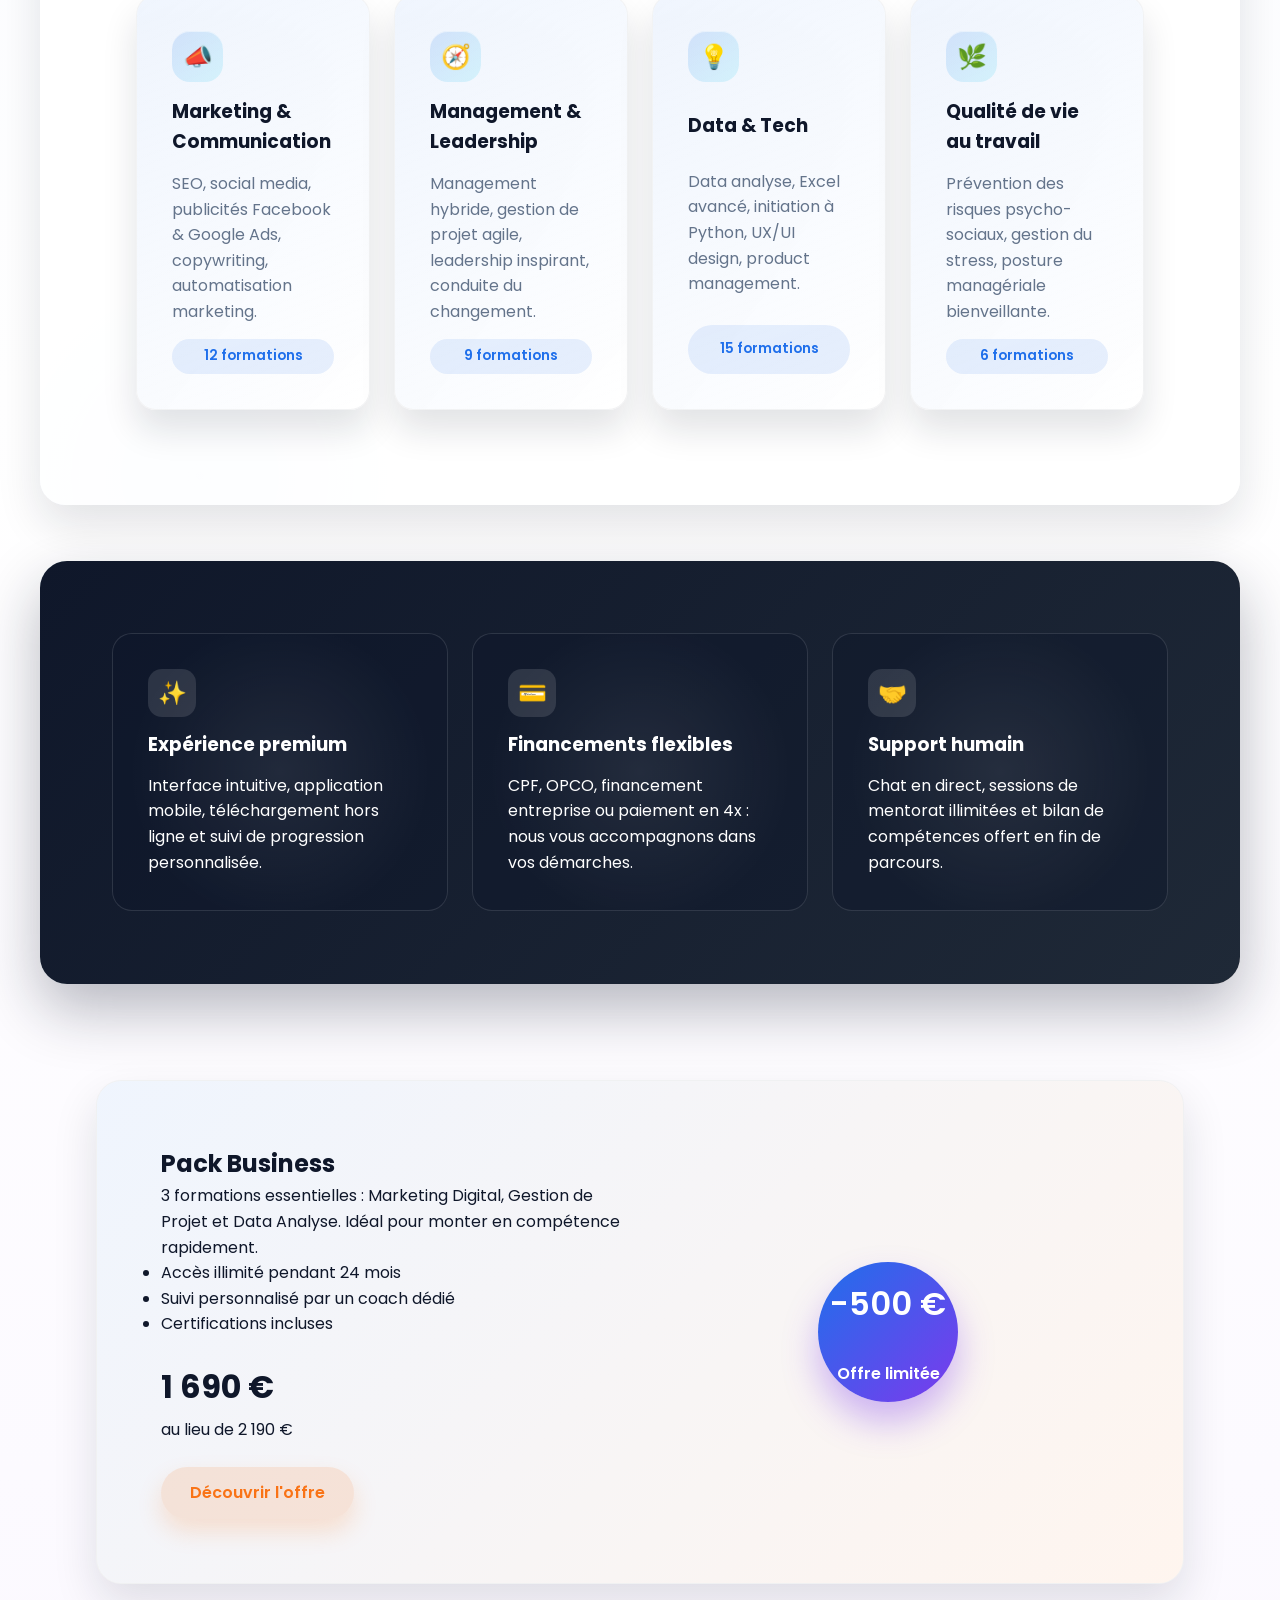
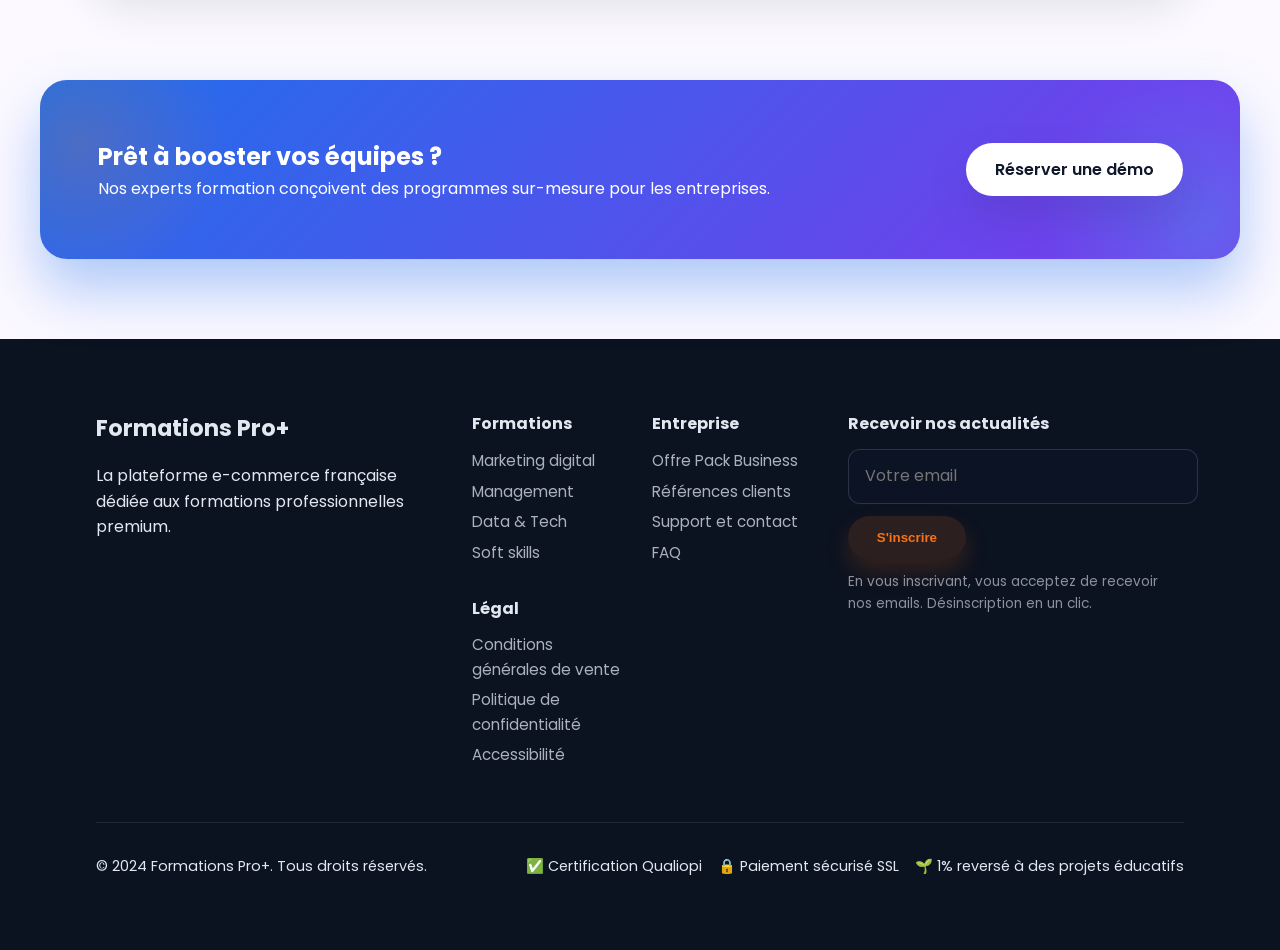
==== commit 8f6524e7: "style: enrich storefront visuals across pages" ====
--- a/index.html
+++ b/index.html
@@ -82,21 +82,25 @@
             </div>
             <div class="highlight-grid">
                 <article class="highlight-card" data-animate="scale" data-animate-delay="0s">
+                    <span class="highlight-card__icon" aria-hidden="true">📣</span>
                     <h3>Marketing &amp; Communication</h3>
                     <p>SEO, social media, publicités Facebook &amp; Google Ads, copywriting, automatisation marketing.</p>
                     <span class="badge">12 formations</span>
                 </article>
                 <article class="highlight-card" data-animate="scale" data-animate-delay="0.08s">
+                    <span class="highlight-card__icon" aria-hidden="true">🧭</span>
                     <h3>Management &amp; Leadership</h3>
                     <p>Management hybride, gestion de projet agile, leadership inspirant, conduite du changement.</p>
                     <span class="badge">9 formations</span>
                 </article>
                 <article class="highlight-card" data-animate="scale" data-animate-delay="0.16s">
+                    <span class="highlight-card__icon" aria-hidden="true">💡</span>
                     <h3>Data &amp; Tech</h3>
                     <p>Data analyse, Excel avancé, initiation à Python, UX/UI design, product management.</p>
                     <span class="badge">15 formations</span>
                 </article>
                 <article class="highlight-card" data-animate="scale" data-animate-delay="0.24s">
+                    <span class="highlight-card__icon" aria-hidden="true">🌿</span>
                     <h3>Qualité de vie au travail</h3>
                     <p>Prévention des risques psycho-sociaux, gestion du stress, posture managériale bienveillante.</p>
                     <span class="badge">6 formations</span>
@@ -106,14 +110,17 @@
 
         <section class="features">
             <div class="feature" data-animate="fade" data-animate-delay="0s">
+                <span class="feature__icon" aria-hidden="true">✨</span>
                 <h3>Expérience premium</h3>
                 <p>Interface intuitive, application mobile, téléchargement hors ligne et suivi de progression personnalisée.</p>
             </div>
             <div class="feature" data-animate="fade" data-animate-delay="0.08s">
+                <span class="feature__icon" aria-hidden="true">💳</span>
                 <h3>Financements flexibles</h3>
                 <p>CPF, OPCO, financement entreprise ou paiement en 4x : nous vous accompagnons dans vos démarches.</p>
             </div>
             <div class="feature" data-animate="fade" data-animate-delay="0.16s">
+                <span class="feature__icon" aria-hidden="true">🤝</span>
                 <h3>Support humain</h3>
                 <p>Chat en direct, sessions de mentorat illimitées et bilan de compétences offert en fin de parcours.</p>
             </div>
--- a/assets/css/styles.css
+++ b/assets/css/styles.css
@@ -1,6 +1,7 @@
 :root {
     --primary: #1f6feb;
     --secondary: #f97316;
+    --accent: #22d3ee;
     --dark: #0f172a;
     --light: #f8fafc;
     --muted: #64748b;
@@ -8,6 +9,8 @@
     --radius: 18px;
     --shadow: 0 20px 45px rgba(15, 23, 42, 0.12);
     --gradient: linear-gradient(135deg, #1f6feb, #7c3aed);
+    --gradient-soft: linear-gradient(135deg, rgba(31, 111, 235, 0.08), rgba(124, 58, 237, 0.14));
+    --gradient-warm: linear-gradient(135deg, rgba(249, 115, 22, 0.1), rgba(236, 72, 153, 0.1));
     font-size: 16px;
 }
 
@@ -20,9 +23,35 @@
 body {
     font-family: 'Poppins', sans-serif;
     color: var(--dark);
-    background: #fff;
+    background: linear-gradient(180deg, #f4f7ff 0%, #ffffff 48%, #f9f5ff 100%);
     line-height: 1.6;
     min-height: 100vh;
+    position: relative;
+    overflow-x: hidden;
+}
+
+body::before {
+    content: "";
+    position: fixed;
+    inset: 0;
+    pointer-events: none;
+    background-image: radial-gradient(circle at 10% 20%, rgba(31, 111, 235, 0.16), transparent 55%),
+                      radial-gradient(circle at 85% 10%, rgba(124, 58, 237, 0.18), transparent 50%),
+                      radial-gradient(circle at 15% 85%, rgba(249, 115, 22, 0.12), transparent 55%),
+                      linear-gradient(120deg, rgba(255, 255, 255, 0.55) 0%, rgba(255, 255, 255, 0));
+    z-index: -2;
+}
+
+body::after {
+    content: "";
+    position: fixed;
+    inset: 0;
+    pointer-events: none;
+    background-image: linear-gradient(90deg, rgba(15, 23, 42, 0.03) 1px, transparent 1px),
+                      linear-gradient(180deg, rgba(15, 23, 42, 0.03) 1px, transparent 1px);
+    background-size: 120px 120px, 120px 120px;
+    mask-image: radial-gradient(circle at 50% 50%, rgba(0, 0, 0, 0.55), transparent 70%);
+    z-index: -1;
 }
 
 a {
@@ -106,9 +135,15 @@
 }
 
 .topbar {
-    background: var(--dark);
+    background: rgba(15, 23, 42, 0.92);
     color: #fff;
     font-size: 0.9rem;
+    position: sticky;
+    top: 0;
+    z-index: 50;
+    backdrop-filter: blur(16px);
+    border-bottom: 1px solid rgba(226, 232, 240, 0.08);
+    box-shadow: 0 18px 32px rgba(15, 23, 42, 0.12);
 }
 
 .topbar__wrapper {
@@ -142,9 +177,33 @@
 }
 
 .page-hero {
-    background: radial-gradient(circle at top right, rgba(31, 111, 235, 0.08), transparent 45%),
-                radial-gradient(circle at bottom left, rgba(249, 115, 22, 0.08), transparent 40%);
+    background: var(--gradient-soft);
     padding: clamp(3.5rem, 8vw, 5rem) clamp(1.5rem, 8vw, 6rem);
+    position: relative;
+    overflow: hidden;
+    isolation: isolate;
+    border-radius: calc(var(--radius) * 1.5);
+    margin: clamp(1.5rem, 5vw, 3rem) clamp(1.2rem, 5vw, 2.5rem);
+    box-shadow: 0 25px 55px rgba(15, 23, 42, 0.12);
+}
+
+.page-hero::before {
+    content: "";
+    position: absolute;
+    width: clamp(280px, 45vw, 520px);
+    height: clamp(280px, 45vw, 520px);
+    background: radial-gradient(circle, rgba(34, 211, 238, 0.18), transparent 60%);
+    top: -25%;
+    right: -15%;
+    z-index: -1;
+}
+
+.page-hero::after {
+    content: "";
+    position: absolute;
+    inset: 0;
+    background: radial-gradient(circle at 10% 85%, rgba(249, 115, 22, 0.12), transparent 55%);
+    z-index: -1;
 }
 
 .page-hero__content {
@@ -172,9 +231,36 @@
 }
 
 .hero {
-    background: radial-gradient(circle at top left, rgba(31, 111, 235, 0.12), transparent 40%),
-                radial-gradient(circle at bottom right, rgba(124, 58, 237, 0.12), transparent 45%);
+    background: linear-gradient(135deg, rgba(31, 111, 235, 0.18), rgba(124, 58, 237, 0.14));
     padding: clamp(4rem, 9vw, 7rem) clamp(1.5rem, 8vw, 6rem);
+    position: relative;
+    overflow: hidden;
+    isolation: isolate;
+    border-radius: calc(var(--radius) * 1.7);
+    margin: clamp(1.8rem, 6vw, 3.5rem) clamp(1.2rem, 5vw, 2.5rem);
+    box-shadow: 0 30px 65px rgba(15, 23, 42, 0.18);
+}
+
+.hero::before {
+    content: "";
+    position: absolute;
+    width: clamp(320px, 48vw, 540px);
+    height: clamp(320px, 48vw, 540px);
+    background: radial-gradient(circle, rgba(34, 211, 238, 0.18), transparent 65%);
+    top: -18%;
+    left: -10%;
+    z-index: -1;
+}
+
+.hero::after {
+    content: "";
+    position: absolute;
+    width: clamp(220px, 40vw, 420px);
+    height: clamp(220px, 40vw, 420px);
+    background: radial-gradient(circle, rgba(249, 115, 22, 0.2), transparent 60%);
+    bottom: -25%;
+    right: -10%;
+    z-index: -1;
 }
 
 .hero__content {
@@ -186,6 +272,7 @@
     align-items: center;
     perspective: 1200px;
     position: relative;
+    z-index: 1;
 }
 
 .hero h1 {
@@ -239,8 +326,9 @@
 }
 
 .btn--secondary {
-    background: rgba(249, 115, 22, 0.12);
+    background: rgba(249, 115, 22, 0.14);
     color: var(--secondary);
+    box-shadow: 0 12px 24px rgba(249, 115, 22, 0.18);
 }
 
 .btn--secondary:hover {
@@ -306,10 +394,22 @@
 
 .trusted {
     text-align: center;
-    background: #fff;
+    background: rgba(255, 255, 255, 0.7);
     padding: 3rem clamp(2rem, 8vw, 6rem);
-    border-bottom: 1px solid var(--border);
-    color: var(--muted);
+    border-bottom: 1px solid rgba(15, 23, 42, 0.06);
+    color: var(--muted);
+    backdrop-filter: blur(12px);
+    position: relative;
+    overflow: hidden;
+}
+
+.trusted::before {
+    content: "";
+    position: absolute;
+    inset: 0;
+    background: radial-gradient(circle at 50% 0%, rgba(124, 58, 237, 0.1), transparent 60%);
+    opacity: 0.9;
+    z-index: -1;
 }
 
 .trusted__logos {
@@ -337,7 +437,34 @@
 }
 
 .highlights {
-    background: var(--light);
+    background: rgba(255, 255, 255, 0.9);
+    border-radius: calc(var(--radius) * 1.4);
+    box-shadow: var(--shadow);
+    margin: clamp(1.5rem, 5vw, 3.5rem) clamp(1.2rem, 5vw, 2.5rem);
+    position: relative;
+    overflow: hidden;
+}
+
+.highlights::before {
+    content: "";
+    position: absolute;
+    width: clamp(320px, 50vw, 560px);
+    height: clamp(320px, 50vw, 560px);
+    background: radial-gradient(circle, rgba(31, 111, 235, 0.12), transparent 65%);
+    bottom: -30%;
+    left: -10%;
+    z-index: -1;
+}
+
+.highlights::after {
+    content: "";
+    position: absolute;
+    width: clamp(220px, 40vw, 420px);
+    height: clamp(220px, 40vw, 420px);
+    background: radial-gradient(circle, rgba(249, 115, 22, 0.12), transparent 60%);
+    top: -28%;
+    right: -8%;
+    z-index: -1;
 }
 
 .highlight-grid {
@@ -347,14 +474,37 @@
 }
 
 .highlight-card {
-    background: #fff;
-    border-radius: var(--radius);
-    padding: 2rem;
-    border: 1px solid var(--border);
-    box-shadow: 0 10px 25px rgba(15, 23, 42, 0.08);
-    display: grid;
-    gap: 0.75rem;
+    position: relative;
+    background: linear-gradient(160deg, rgba(255, 255, 255, 0.92), rgba(255, 255, 255, 0.7));
+    border-radius: calc(var(--radius) * 1.1);
+    padding: 2.2rem;
+    border: 1px solid rgba(15, 23, 42, 0.05);
+    box-shadow: 0 20px 35px rgba(15, 23, 42, 0.12);
+    display: grid;
+    gap: 0.9rem;
     transform-style: preserve-3d;
+    overflow: hidden;
+}
+
+.highlight-card::before {
+    content: "";
+    position: absolute;
+    inset: 0;
+    background: linear-gradient(135deg, rgba(31, 111, 235, 0.08), rgba(124, 58, 237, 0));
+    opacity: 0.9;
+    z-index: -1;
+}
+
+.highlight-card__icon {
+    width: 3.2rem;
+    height: 3.2rem;
+    border-radius: 18px;
+    display: grid;
+    place-items: center;
+    background: linear-gradient(135deg, rgba(31, 111, 235, 0.15), rgba(34, 211, 238, 0.15));
+    font-size: 1.5rem;
+    color: var(--primary);
+    box-shadow: inset 0 1px 0 rgba(255, 255, 255, 0.5);
 }
 
 .highlight-card p {
@@ -373,6 +523,23 @@
     padding: 0.4rem 0.9rem;
 }
 
+.catalogue {
+    background: rgba(255, 255, 255, 0.9);
+    border-radius: calc(var(--radius) * 1.4);
+    margin: clamp(1.5rem, 5vw, 3.5rem) clamp(1.2rem, 5vw, 2.5rem);
+    box-shadow: var(--shadow);
+    position: relative;
+    overflow: hidden;
+}
+
+.catalogue::before {
+    content: "";
+    position: absolute;
+    inset: 0;
+    background: radial-gradient(circle at 0% 0%, rgba(31, 111, 235, 0.1), transparent 60%);
+    z-index: -1;
+}
+
 .catalogue__grid {
     display: grid;
     gap: 2rem;
@@ -380,23 +547,34 @@
 }
 
 .product-card {
-    background: #fff;
-    border-radius: var(--radius);
-    padding: 2.3rem;
-    border: 1px solid var(--border);
-    box-shadow: 0 12px 30px rgba(15, 23, 42, 0.08);
-    display: grid;
-    gap: 1rem;
+    position: relative;
+    background: linear-gradient(160deg, rgba(255, 255, 255, 0.94), rgba(255, 255, 255, 0.78));
+    border-radius: calc(var(--radius) * 1.1);
+    padding: 2.4rem;
+    border: 1px solid rgba(15, 23, 42, 0.05);
+    box-shadow: 0 24px 40px rgba(15, 23, 42, 0.14);
+    display: grid;
+    gap: 1.1rem;
     transform-style: preserve-3d;
+    overflow: hidden;
+}
+
+.product-card::before {
+    content: "";
+    position: absolute;
+    inset: 0;
+    background: linear-gradient(135deg, rgba(31, 111, 235, 0.06), rgba(249, 115, 22, 0.08));
+    z-index: -1;
 }
 
 .product-card__tag {
-    background: rgba(249, 115, 22, 0.12);
+    background: rgba(249, 115, 22, 0.14);
     color: var(--secondary);
-    padding: 0.3rem 0.75rem;
+    padding: 0.35rem 0.85rem;
     border-radius: 999px;
     font-size: 0.8rem;
     justify-self: flex-start;
+    box-shadow: inset 0 1px 0 rgba(255, 255, 255, 0.6);
 }
 
 .product-card p {
@@ -425,31 +603,80 @@
 
 .features {
     display: grid;
-    grid-template-columns: repeat(auto-fit, minmax(220px, 1fr));
+    grid-template-columns: repeat(auto-fit, minmax(240px, 1fr));
     gap: 1.5rem;
-    background: var(--dark);
+    background: linear-gradient(135deg, #0f172a, #1f2937);
     color: #fff;
+    padding: clamp(3.5rem, 7vw, 4.5rem);
+    border-radius: calc(var(--radius) * 1.5);
+    margin: clamp(1.5rem, 5vw, 3.5rem) clamp(1.2rem, 5vw, 2.5rem);
+    position: relative;
+    overflow: hidden;
+    box-shadow: 0 25px 60px rgba(15, 23, 42, 0.3);
+}
+
+.features::before {
+    content: "";
+    position: absolute;
+    inset: 0;
+    background: radial-gradient(circle at 15% 30%, rgba(34, 211, 238, 0.18), transparent 60%),
+                radial-gradient(circle at 85% 70%, rgba(249, 115, 22, 0.18), transparent 60%);
+    opacity: 0.8;
+    z-index: -1;
 }
 
 .feature {
-    padding: 2rem;
-    border-radius: var(--radius);
-    background: rgba(15, 23, 42, 0.35);
-    border: 1px solid rgba(255, 255, 255, 0.1);
+    padding: 2.2rem;
+    border-radius: calc(var(--radius) * 1.1);
+    background: rgba(15, 23, 42, 0.45);
+    border: 1px solid rgba(255, 255, 255, 0.12);
+    display: grid;
+    gap: 0.8rem;
+    position: relative;
+    overflow: hidden;
+}
+
+.feature::before {
+    content: "";
+    position: absolute;
+    inset: 0;
+    background: radial-gradient(circle, rgba(255, 255, 255, 0.12), transparent 70%);
+    opacity: 0.6;
+    z-index: -1;
+}
+
+.feature__icon {
+    width: 3rem;
+    height: 3rem;
+    border-radius: 14px;
+    display: grid;
+    place-items: center;
+    background: rgba(255, 255, 255, 0.12);
+    font-size: 1.45rem;
 }
 
 .bundle {
     background: #fff;
-    margin: 0 clamp(1.5rem, 8vw, 6rem);
-    border-radius: calc(var(--radius) * 1.2);
+    margin: clamp(2rem, 8vw, 6rem);
+    border-radius: calc(var(--radius) * 1.4);
     padding: clamp(2rem, 5vw, 4rem);
     box-shadow: var(--shadow);
-    border: 1px solid var(--border);
+    border: 1px solid rgba(15, 23, 42, 0.06);
     position: relative;
     display: grid;
     grid-template-columns: repeat(auto-fit, minmax(240px, 1fr));
     gap: 2rem;
     align-items: center;
+    overflow: hidden;
+}
+
+.bundle::before {
+    content: "";
+    position: absolute;
+    inset: 0;
+    background: linear-gradient(135deg, rgba(31, 111, 235, 0.08), rgba(249, 115, 22, 0.08));
+    opacity: 0.9;
+    z-index: -1;
 }
 
 .bundle__badge {
@@ -482,7 +709,20 @@
 }
 
 .testimonials {
-    background: var(--light);
+    background: rgba(255, 255, 255, 0.9);
+    border-radius: calc(var(--radius) * 1.4);
+    margin: clamp(1.5rem, 5vw, 3.5rem) clamp(1.2rem, 5vw, 2.5rem);
+    box-shadow: var(--shadow);
+    position: relative;
+    overflow: hidden;
+}
+
+.testimonials::before {
+    content: "";
+    position: absolute;
+    inset: 0;
+    background: radial-gradient(circle at 85% 15%, rgba(124, 58, 237, 0.12), transparent 60%);
+    z-index: -1;
 }
 
 .testimonials__grid {
@@ -492,41 +732,99 @@
 }
 
 .testimonial {
-    background: #fff;
-    border-radius: var(--radius);
-    padding: 2rem;
-    border: 1px solid var(--border);
-    box-shadow: 0 10px 30px rgba(15, 23, 42, 0.08);
+    background: linear-gradient(160deg, rgba(255, 255, 255, 0.95), rgba(255, 255, 255, 0.8));
+    border-radius: calc(var(--radius) * 1.1);
+    padding: 2.4rem;
+    border: 1px solid rgba(15, 23, 42, 0.05);
+    box-shadow: 0 22px 40px rgba(15, 23, 42, 0.12);
     display: grid;
     gap: 1.2rem;
+    position: relative;
+    overflow: hidden;
+}
+
+.testimonial::before {
+    content: "";
+    position: absolute;
+    inset: 0;
+    background: linear-gradient(135deg, rgba(31, 111, 235, 0.1), rgba(249, 115, 22, 0));
+    z-index: -1;
 }
 
 .testimonial blockquote {
-    font-style: italic;
+    font-size: 1.05rem;
     color: var(--dark);
-}
-
-.testimonial span {
+    position: relative;
+    padding-left: 2.5rem;
+}
+
+.testimonial blockquote::before {
+    content: "\201C";
+    font-size: 3rem;
+    color: rgba(31, 111, 235, 0.25);
+    position: absolute;
+    left: 0;
+    top: -0.7rem;
+}
+
+.testimonial figcaption span {
     color: var(--muted);
     font-size: 0.95rem;
 }
 
 .cta {
-    background: var(--gradient);
-    color: #fff;
-    margin: clamp(2rem, 8vw, 6rem);
-    border-radius: calc(var(--radius) * 1.4);
-    padding: clamp(2rem, 5vw, 4rem);
-    display: flex;
-    flex-wrap: wrap;
-    gap: 2rem;
+    display: flex;
     align-items: center;
     justify-content: space-between;
+    gap: 1.5rem;
+    background: linear-gradient(135deg, #1f6feb, #7c3aed);
+    color: #fff;
+    margin: clamp(3rem, 8vw, 5rem) clamp(1.2rem, 5vw, 2.5rem);
+    padding: clamp(2.2rem, 6vw, 3.6rem);
+    border-radius: calc(var(--radius) * 1.5);
+    box-shadow: 0 30px 55px rgba(31, 111, 235, 0.35);
+    position: relative;
+    overflow: hidden;
+    flex-wrap: wrap;
+}
+
+.cta::before {
+    content: "";
+    position: absolute;
+    width: clamp(200px, 40vw, 360px);
+    height: clamp(200px, 40vw, 360px);
+    background: radial-gradient(circle, rgba(34, 211, 238, 0.25), transparent 65%);
+    top: -20%;
+    right: -12%;
+    z-index: -1;
+}
+
+.cta::after {
+    content: "";
+    position: absolute;
+    width: clamp(160px, 35vw, 320px);
+    height: clamp(160px, 35vw, 320px);
+    background: radial-gradient(circle, rgba(249, 115, 22, 0.18), transparent 65%);
+    bottom: -25%;
+    left: -10%;
+    z-index: -1;
+}
+
+.faq {
+    background: rgba(255, 255, 255, 0.88);
+    border-radius: calc(var(--radius) * 1.4);
+    margin: clamp(1.5rem, 5vw, 3.5rem) clamp(1.2rem, 5vw, 2.5rem);
     box-shadow: var(--shadow);
-}
-
-.faq {
-    background: #fff;
+    position: relative;
+    overflow: hidden;
+}
+
+.faq::before {
+    content: "";
+    position: absolute;
+    inset: 0;
+    background: radial-gradient(circle at 80% 20%, rgba(31, 111, 235, 0.12), transparent 60%);
+    z-index: -1;
 }
 
 .faq__list {
@@ -537,10 +835,11 @@
 }
 
 .faq__item {
-    border: 1px solid var(--border);
-    border-radius: var(--radius);
-    overflow: hidden;
-    background: var(--light);
+    border: 1px solid rgba(15, 23, 42, 0.08);
+    border-radius: calc(var(--radius) * 1.05);
+    overflow: hidden;
+    background: rgba(255, 255, 255, 0.9);
+    box-shadow: 0 18px 30px rgba(15, 23, 42, 0.08);
 }
 
 .faq__question {
@@ -549,12 +848,13 @@
     padding: 1.2rem 1.5rem;
     font-size: 1rem;
     font-weight: 600;
-    background: #fff;
+    background: rgba(255, 255, 255, 0.85);
     border: none;
     cursor: pointer;
     display: flex;
     justify-content: space-between;
     align-items: center;
+    transition: background 0.2s ease;
 }
 
 .faq__question::after {
@@ -563,6 +863,11 @@
     transition: transform 0.2s ease;
 }
 
+.faq__question:hover,
+.faq__question:focus-visible {
+    background: rgba(31, 111, 235, 0.12);
+}
+
 .faq__question[aria-expanded="true"]::after {
     transform: rotate(45deg);
 }
@@ -573,7 +878,20 @@
 }
 
 .contact {
-    background: var(--light);
+    background: rgba(255, 255, 255, 0.92);
+    border-radius: calc(var(--radius) * 1.4);
+    margin: clamp(1.5rem, 5vw, 3.5rem) clamp(1.2rem, 5vw, 2.5rem);
+    box-shadow: var(--shadow);
+    position: relative;
+    overflow: hidden;
+}
+
+.contact::before {
+    content: "";
+    position: absolute;
+    inset: 0;
+    background: radial-gradient(circle at 85% 20%, rgba(34, 211, 238, 0.18), transparent 60%);
+    z-index: -1;
 }
 
 .contact__content {
@@ -594,13 +912,24 @@
 }
 
 .contact__form {
-    background: #fff;
-    border-radius: var(--radius);
-    padding: 2rem;
-    border: 1px solid var(--border);
-    box-shadow: 0 15px 30px rgba(15, 23, 42, 0.08);
-    display: grid;
-    gap: 1rem;
+    background: linear-gradient(160deg, rgba(255, 255, 255, 0.94), rgba(255, 255, 255, 0.78));
+    border-radius: calc(var(--radius) * 1.1);
+    padding: 2.2rem;
+    border: 1px solid rgba(15, 23, 42, 0.06);
+    box-shadow: 0 25px 40px rgba(15, 23, 42, 0.14);
+    display: grid;
+    gap: 1.1rem;
+    position: relative;
+    overflow: hidden;
+}
+
+.contact__form::before {
+    content: "";
+    position: absolute;
+    inset: 0;
+    background: linear-gradient(135deg, rgba(31, 111, 235, 0.08), rgba(249, 115, 22, 0.08));
+    opacity: 0.8;
+    z-index: -1;
 }
 
 .form__group {
